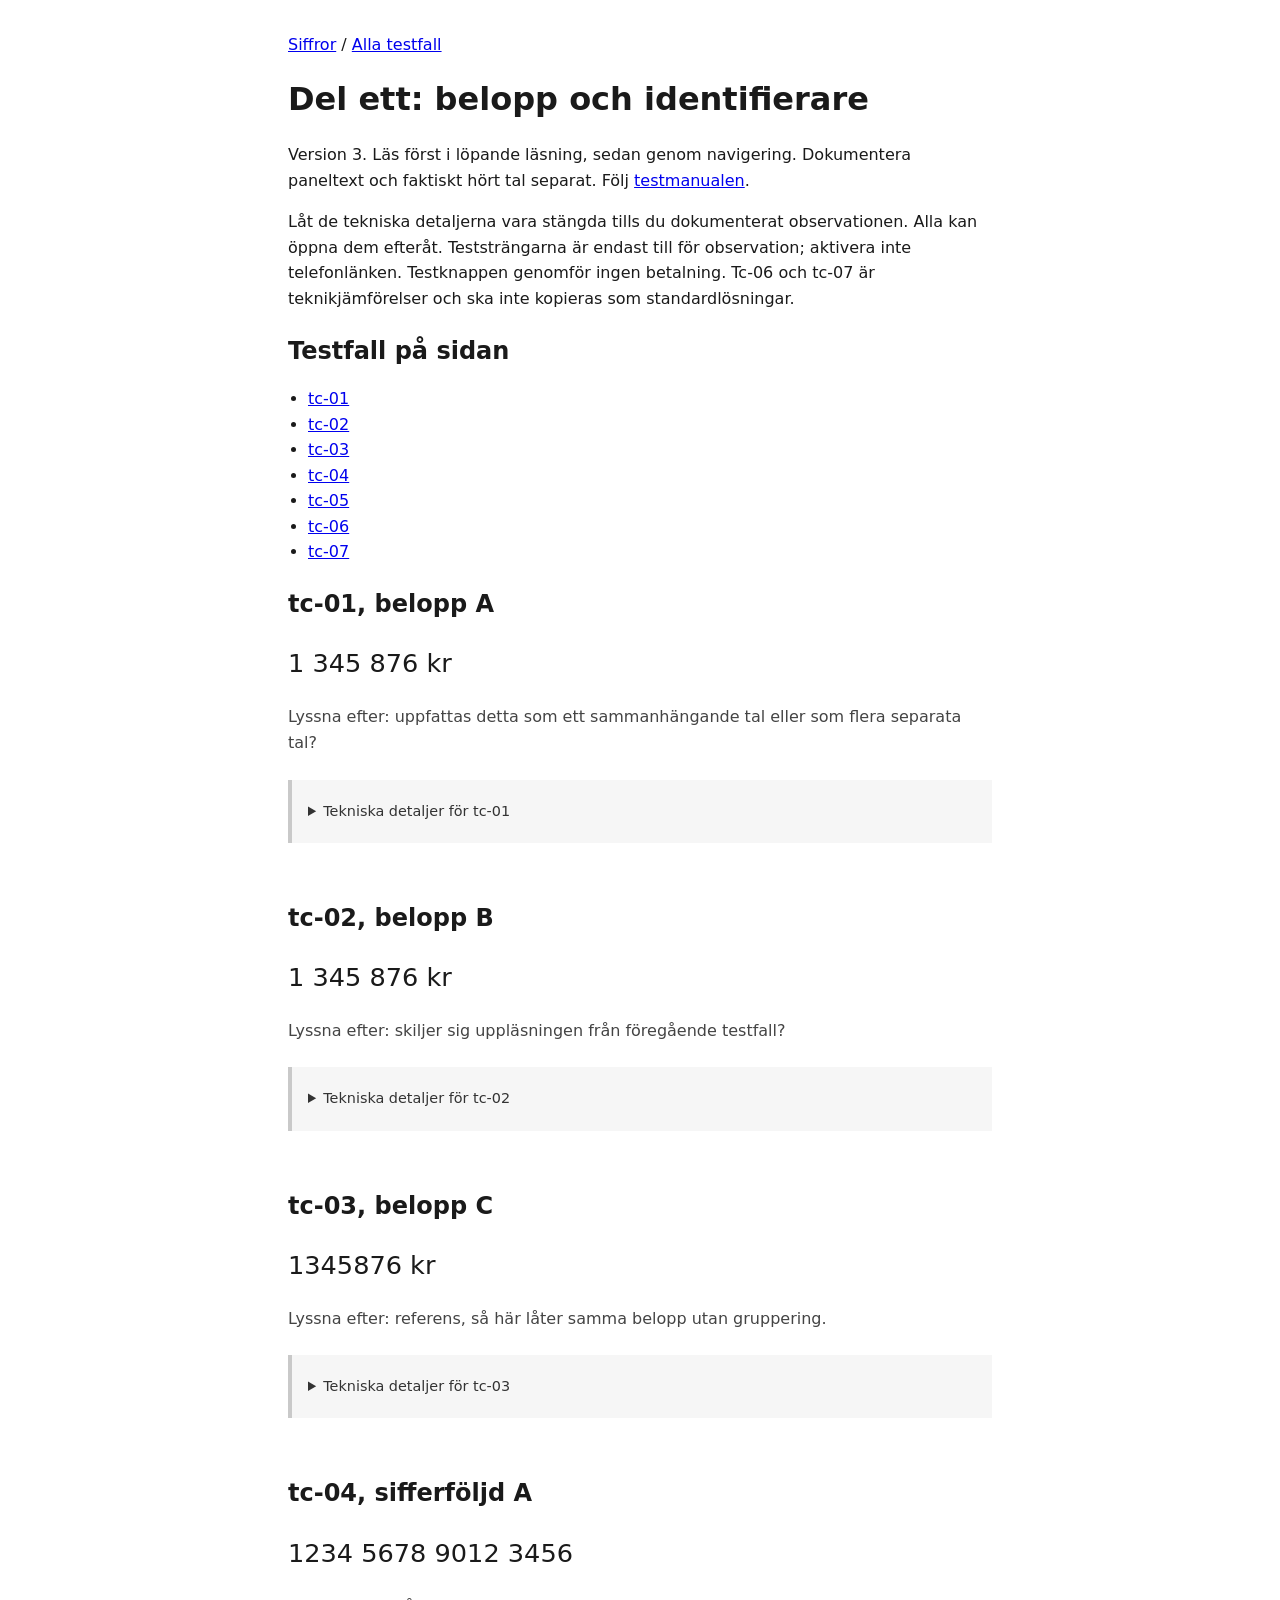
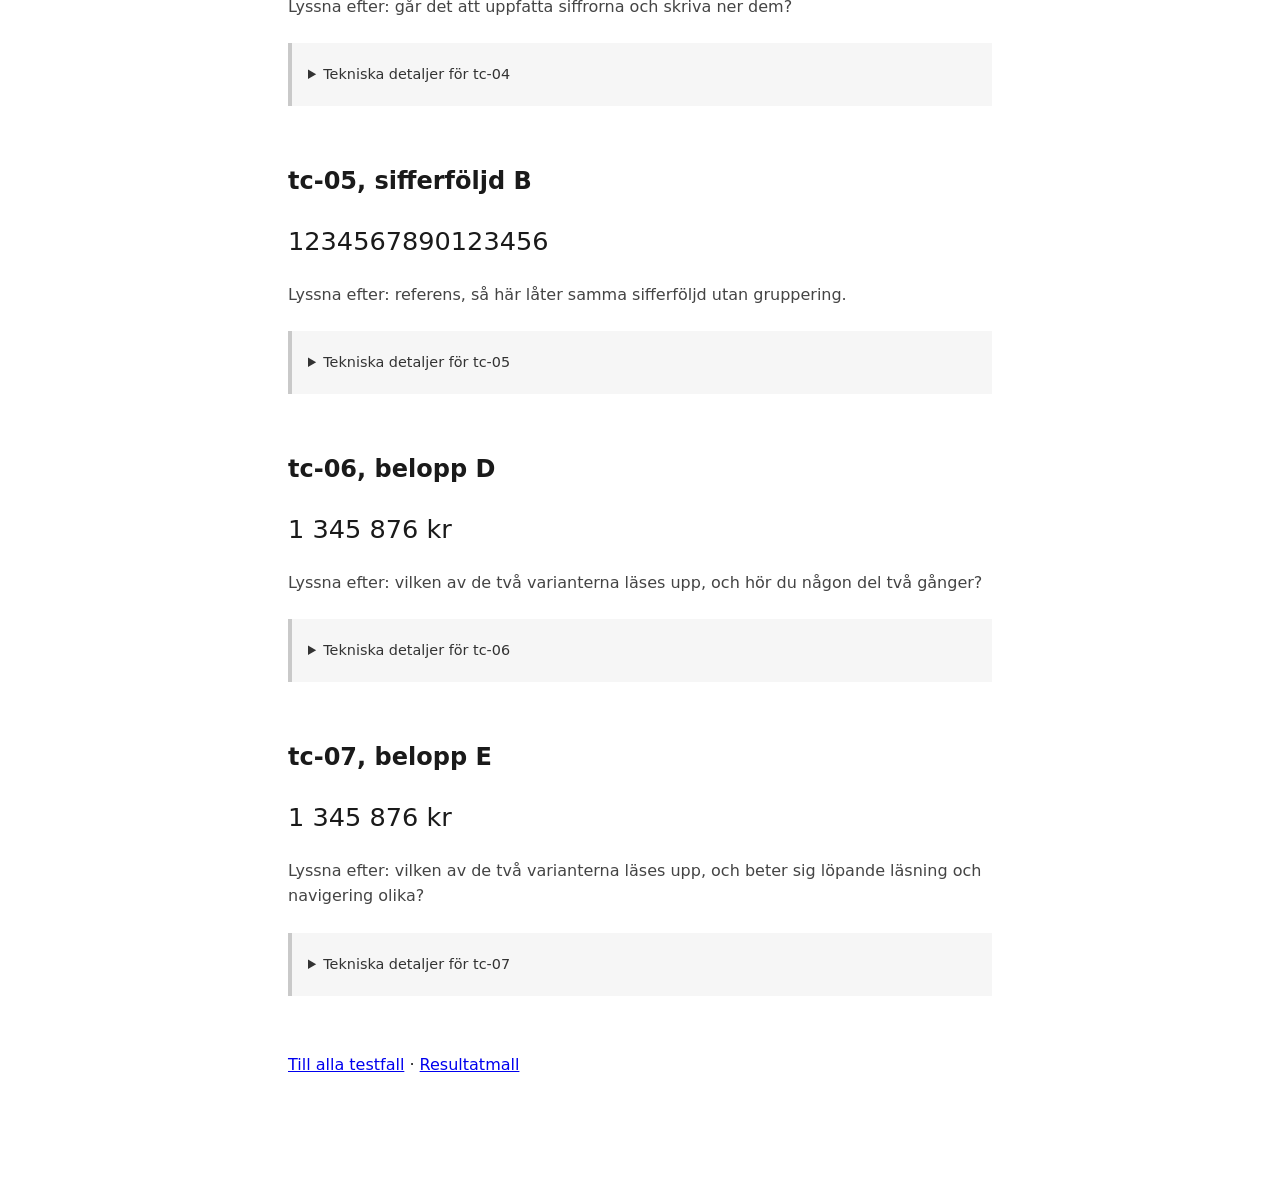
==== docs/testfall/index.html @ 6a080b0b "Add fact-checked guidance for testers and developers with static Pages site Preserve all 21 original" ====
<!doctype html>
<html lang="sv"><head><meta charset="utf-8"><meta name="viewport" content="width=device-width, initial-scale=1"><title>Del ett: belopp och identifierare | Siffror</title><style>
  body {
    max-width: 44rem;
    margin: 2rem auto;
    padding: 0 1rem 4rem;
    font-family: system-ui, -apple-system, "Segoe UI", sans-serif;
    line-height: 1.6;
    color: #1a1a1a;
    background: #fff;
  }
  section { margin: 0 0 3.5rem; }
  h1 { line-height: 1.3; }
  h2 { margin-bottom: 0.25rem; }
  .teststrang { font-size: 1.6rem; margin: 1.25rem 0; }
  .lyssna { color: #444; }
  nav ul { padding-left: 1.25rem; }
  .visually-hidden {
    position: absolute;
    width: 1px;
    height: 1px;
    margin: -1px;
    padding: 0;
    overflow: hidden;
    clip: rect(0 0 0 0);
    clip-path: inset(50%);
    white-space: nowrap;
    border: 0;
  }
  .teknik {
    margin: 1.5rem 0 0;
    padding: 0.75rem 1rem;
    border-left: 4px solid #c9c9c9;
    background: #f6f6f6;
    font-size: 0.9rem;
    color: #333;
  }
  .teknik-rubrik {
    margin: 0 0 0.5rem;
    font-weight: 600;
    text-transform: none;
    color: #555;
  }
  .teknik pre {
    margin: 0 0 0.75rem;
    padding: 0.5rem 0.75rem;
    background: #fff;
    border: 1px solid #ddd;
    overflow-x: auto;
    font-size: 0.85rem;
    line-height: 1.5;
  }
  .teknik dl { margin: 0; }
  .teknik dt { font-weight: 600; margin-top: 0.5rem; }
  .teknik dd { margin: 0 0 0 0; }
  .teknik table { border-collapse: collapse; margin-top: 0.5rem; }
  .teknik th, .teknik td {
    text-align: left;
    vertical-align: top;
    padding: 0.25rem 0.75rem 0.25rem 0;
    border-bottom: 1px solid #e0e0e0;
  }

:focus-visible { outline: 3px solid #774200; outline-offset: 4px; }
summary { cursor: pointer; padding: .5rem 0; }
pre { white-space: pre-wrap; overflow-wrap: anywhere; }
.teststrang { font-size: clamp(1.1rem, 4vw, 1.6rem); }
.skip { position: absolute; top: -6rem; } .skip:focus { top: 0; background: white; }
</style></head>
<body><a class="skip" href="#main">Hoppa till testfallen</a>
<header><p><a href="../index.html">Siffror</a> / <a href="../testfall.html">Alla testfall</a></p></header>
<main id="main"><h1>Del ett: belopp och identifierare</h1>
<p>Version 3. Läs först i löpande läsning, sedan genom navigering. Dokumentera paneltext och faktiskt hört tal separat. Följ <a href="../testmanual.html">testmanualen</a>.</p>
<p>Låt de tekniska detaljerna vara stängda tills du dokumenterat observationen. Alla kan öppna dem efteråt. Teststrängarna är endast till för observation; aktivera inte telefonlänken. Testknappen genomför ingen betalning. Tc-06 och tc-07 är teknikjämförelser och ska inte kopieras som standardlösningar.</p>
<nav><h2>Testfall på sidan</h2><ul><li><a href="#tc-01">tc-01</a></li><li><a href="#tc-02">tc-02</a></li><li><a href="#tc-03">tc-03</a></li><li><a href="#tc-04">tc-04</a></li><li><a href="#tc-05">tc-05</a></li><li><a href="#tc-06">tc-06</a></li><li><a href="#tc-07">tc-07</a></li></ul></nav>
<section id="tc-01">
<h2>tc-01, belopp A</h2>
  <!-- Separator: U+00A0, hårt mellanslag, skrivet som &#160;. Får inte bytas mot vanligt blanksteg. -->
  <p class="teststrang" data-tc="tc-01">1&#160;345&#160;876&#160;kr</p>
  <p class="lyssna">Lyssna efter: uppfattas detta som ett sammanhängande tal eller som flera separata tal?</p>
<details class="teknik"><summary>Tekniska detaljer för tc-01</summary><p>Jämför värde eller sifferföljd, enhet och sammanhang. Bedöm enligt vägledningen; något visst uttal är inte förutbestämt.</p><pre><code>&lt;p class=&quot;teststrang&quot; data-tc=&quot;tc-01&quot;&gt;1&amp;#160;345&amp;#160;876&amp;#160;kr&lt;/p&gt;</code></pre></details>
</section><section id="tc-02">
<h2>tc-02, belopp B</h2>
  <!-- Separator: U+0020, vanligt blanksteg. Får inte bytas mot &#160;. -->
  <p class="teststrang" data-tc="tc-02">1 345 876 kr</p>
  <p class="lyssna">Lyssna efter: skiljer sig uppläsningen från föregående testfall?</p>
<details class="teknik"><summary>Tekniska detaljer för tc-02</summary><p>Jämför värde eller sifferföljd, enhet och sammanhang. Bedöm enligt vägledningen; något visst uttal är inte förutbestämt.</p><pre><code>&lt;p class=&quot;teststrang&quot; data-tc=&quot;tc-02&quot;&gt;1 345 876 kr&lt;/p&gt;</code></pre></details>
</section><section id="tc-03">
<h2>tc-03, belopp C</h2>
  <!-- Ingen gruppering. Enda blanksteget är U+0020 före enheten. -->
  <p class="teststrang" data-tc="tc-03">1345876 kr</p>
  <p class="lyssna">Lyssna efter: referens, så här låter samma belopp utan gruppering.</p>
<details class="teknik"><summary>Tekniska detaljer för tc-03</summary><p>Jämför värde eller sifferföljd, enhet och sammanhang. Bedöm enligt vägledningen; något visst uttal är inte förutbestämt.</p><pre><code>&lt;p class=&quot;teststrang&quot; data-tc=&quot;tc-03&quot;&gt;1345876 kr&lt;/p&gt;</code></pre></details>
</section><section id="tc-04">
<h2>tc-04, sifferföljd A</h2>
  <!-- Separator: U+0020, vanligt blanksteg. -->
  <p class="teststrang" data-tc="tc-04">1234 5678 9012 3456</p>
  <p class="lyssna">Lyssna efter: går det att uppfatta siffrorna och skriva ner dem?</p>
<details class="teknik"><summary>Tekniska detaljer för tc-04</summary><p>Jämför värde eller sifferföljd, enhet och sammanhang. Bedöm enligt vägledningen; något visst uttal är inte förutbestämt.</p><pre><code>&lt;p class=&quot;teststrang&quot; data-tc=&quot;tc-04&quot;&gt;1234 5678 9012 3456&lt;/p&gt;</code></pre></details>
</section><section id="tc-05">
<h2>tc-05, sifferföljd B</h2>
  <!-- Ingen separator alls. -->
  <p class="teststrang" data-tc="tc-05">1234567890123456</p>
  <p class="lyssna">Lyssna efter: referens, så här låter samma sifferföljd utan gruppering.</p>
<details class="teknik"><summary>Tekniska detaljer för tc-05</summary><p>Jämför värde eller sifferföljd, enhet och sammanhang. Bedöm enligt vägledningen; något visst uttal är inte förutbestämt.</p><pre><code>&lt;p class=&quot;teststrang&quot; data-tc=&quot;tc-05&quot;&gt;1234567890123456&lt;/p&gt;</code></pre></details>
</section><section id="tc-06">
<h2>tc-06, belopp D</h2>
  <!-- Synlig del: U+00A0. Dold del: ingen gruppering, U+0020 före enheten. -->
  <p class="teststrang" data-tc="tc-06"><span aria-hidden="true">1&#160;345&#160;876&#160;kr</span><span class="visually-hidden">1345876 kr</span></p>
  <p class="lyssna">Lyssna efter: vilken av de två varianterna läses upp, och hör du någon del två gånger?</p>
<details class="teknik"><summary>Tekniska detaljer för tc-06</summary><p>Mekanismjämförelse med två textrepresentationer. Inte rekommenderad standardlösning. Identiskt uttal bevisar inte ensamt vilken nod som lästes.</p><pre><code>&lt;p class=&quot;teststrang&quot; data-tc=&quot;tc-06&quot;&gt;&lt;span aria-hidden=&quot;true&quot;&gt;1&amp;#160;345&amp;#160;876&amp;#160;kr&lt;/span&gt;&lt;span class=&quot;visually-hidden&quot;&gt;1345876 kr&lt;/span&gt;&lt;/p&gt;</code></pre></details>
</section><section id="tc-07">
<h2>tc-07, belopp E</h2>
  <!-- Synlig text: U+00A0. Attributvärdet: ingen gruppering, U+0020 före enheten. -->
  <p class="teststrang" data-tc="tc-07"><span aria-label="1345876 kr">1&#160;345&#160;876&#160;kr</span></p>
  <p class="lyssna">Lyssna efter: vilken av de två varianterna läses upp, och beter sig löpande läsning och navigering olika?</p>
<details class="teknik"><summary>Tekniska detaljer för tc-07</summary><p>Avsiktligt felaktig ARIA-användning: aria-label får inte namnge ett vanligt span. Uppläsningen är en observation, aldrig en godkänd implementationsmall.</p><pre><code>&lt;p class=&quot;teststrang&quot; data-tc=&quot;tc-07&quot;&gt;&lt;span aria-label=&quot;1345876 kr&quot;&gt;1&amp;#160;345&amp;#160;876&amp;#160;kr&lt;/span&gt;&lt;/p&gt;</code></pre></details>
</section>
</main><footer><p><a href="../testfall.html">Till alla testfall</a> · <a href="../resultatmall.html">Resultatmall</a></p></footer></body></html>
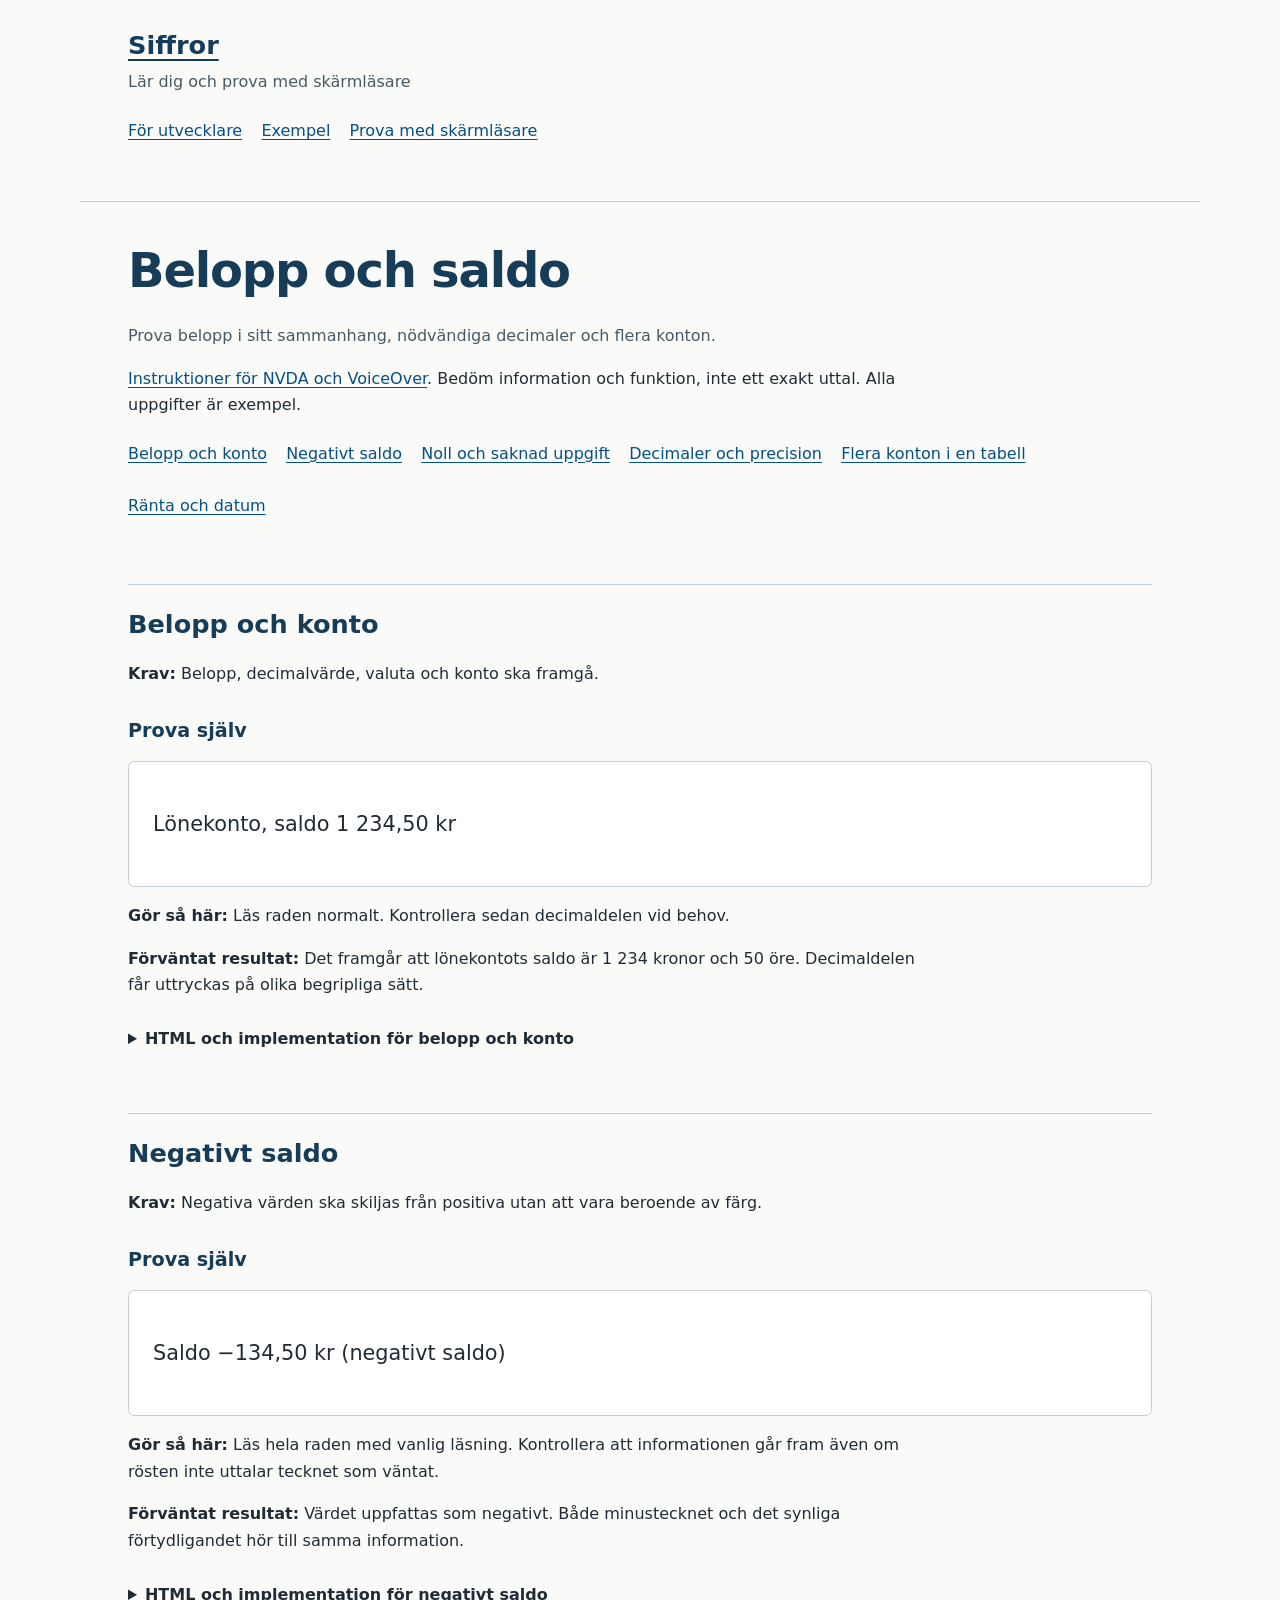
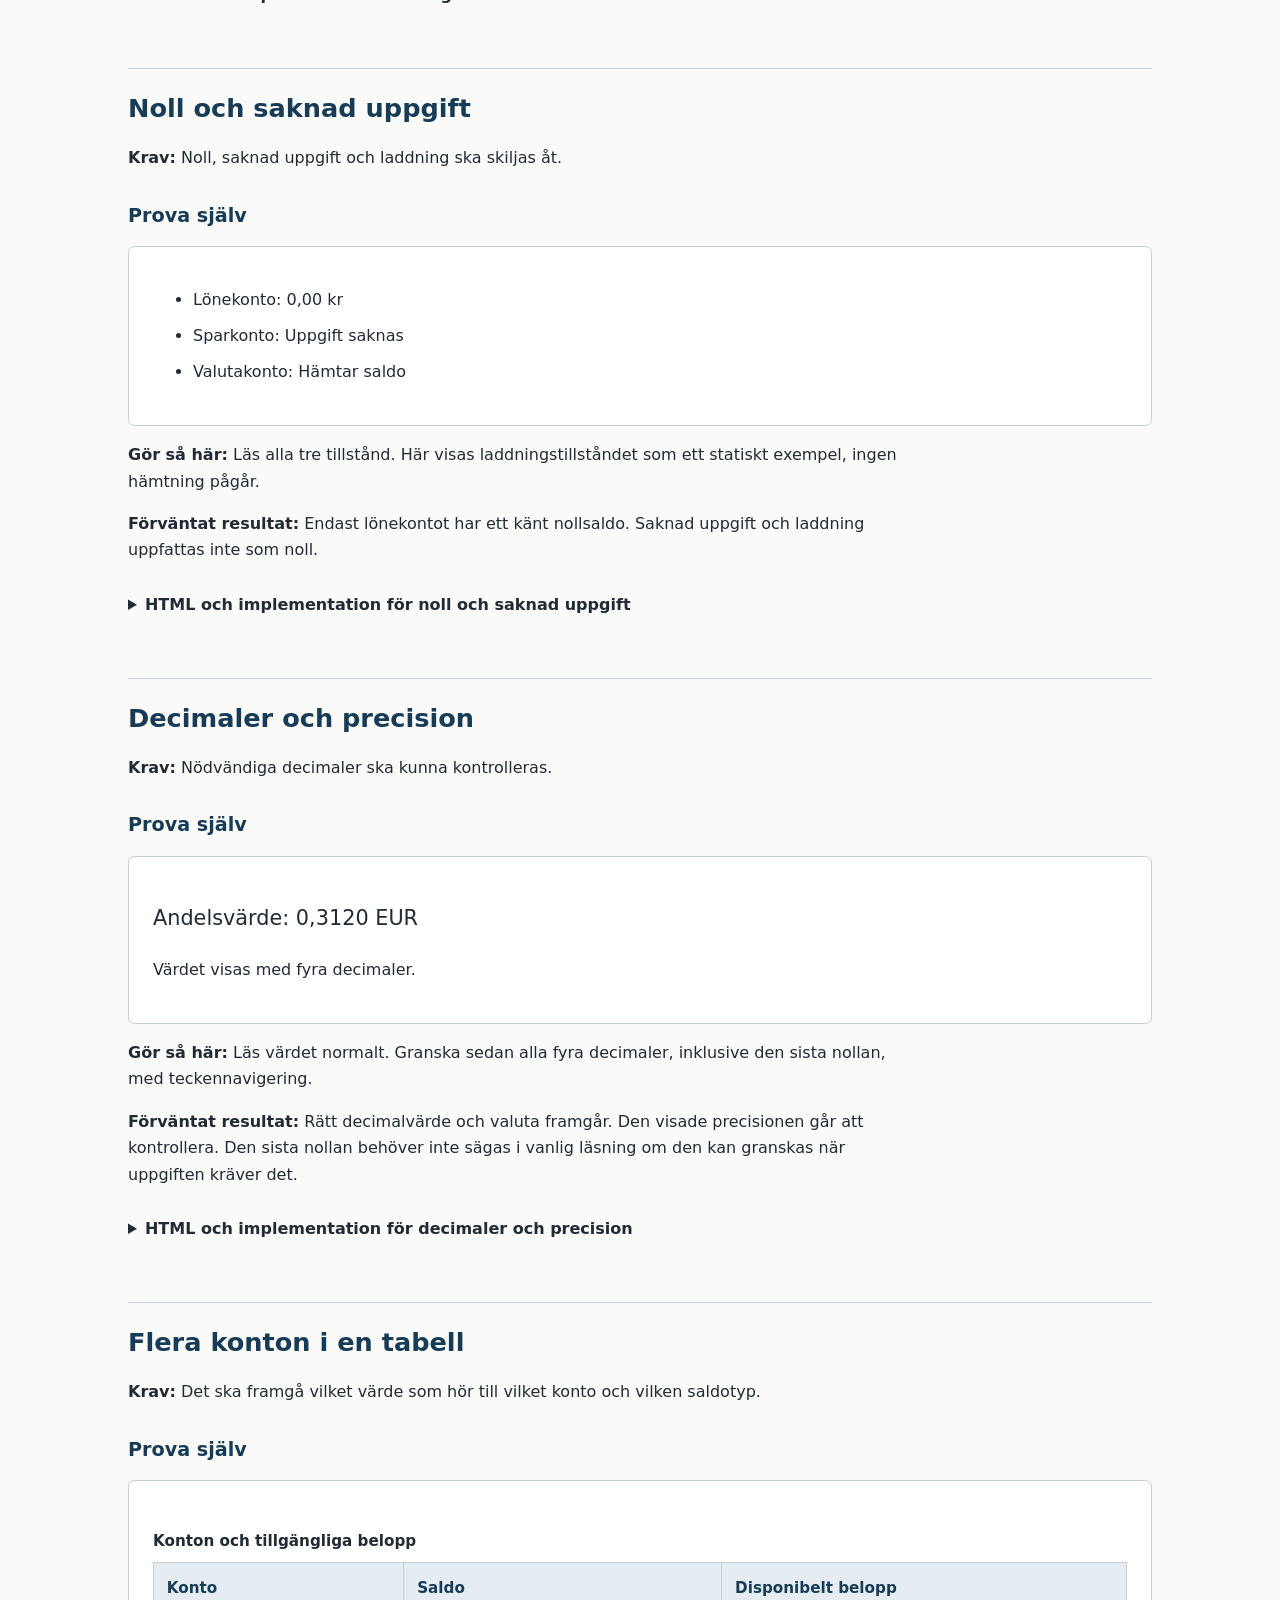
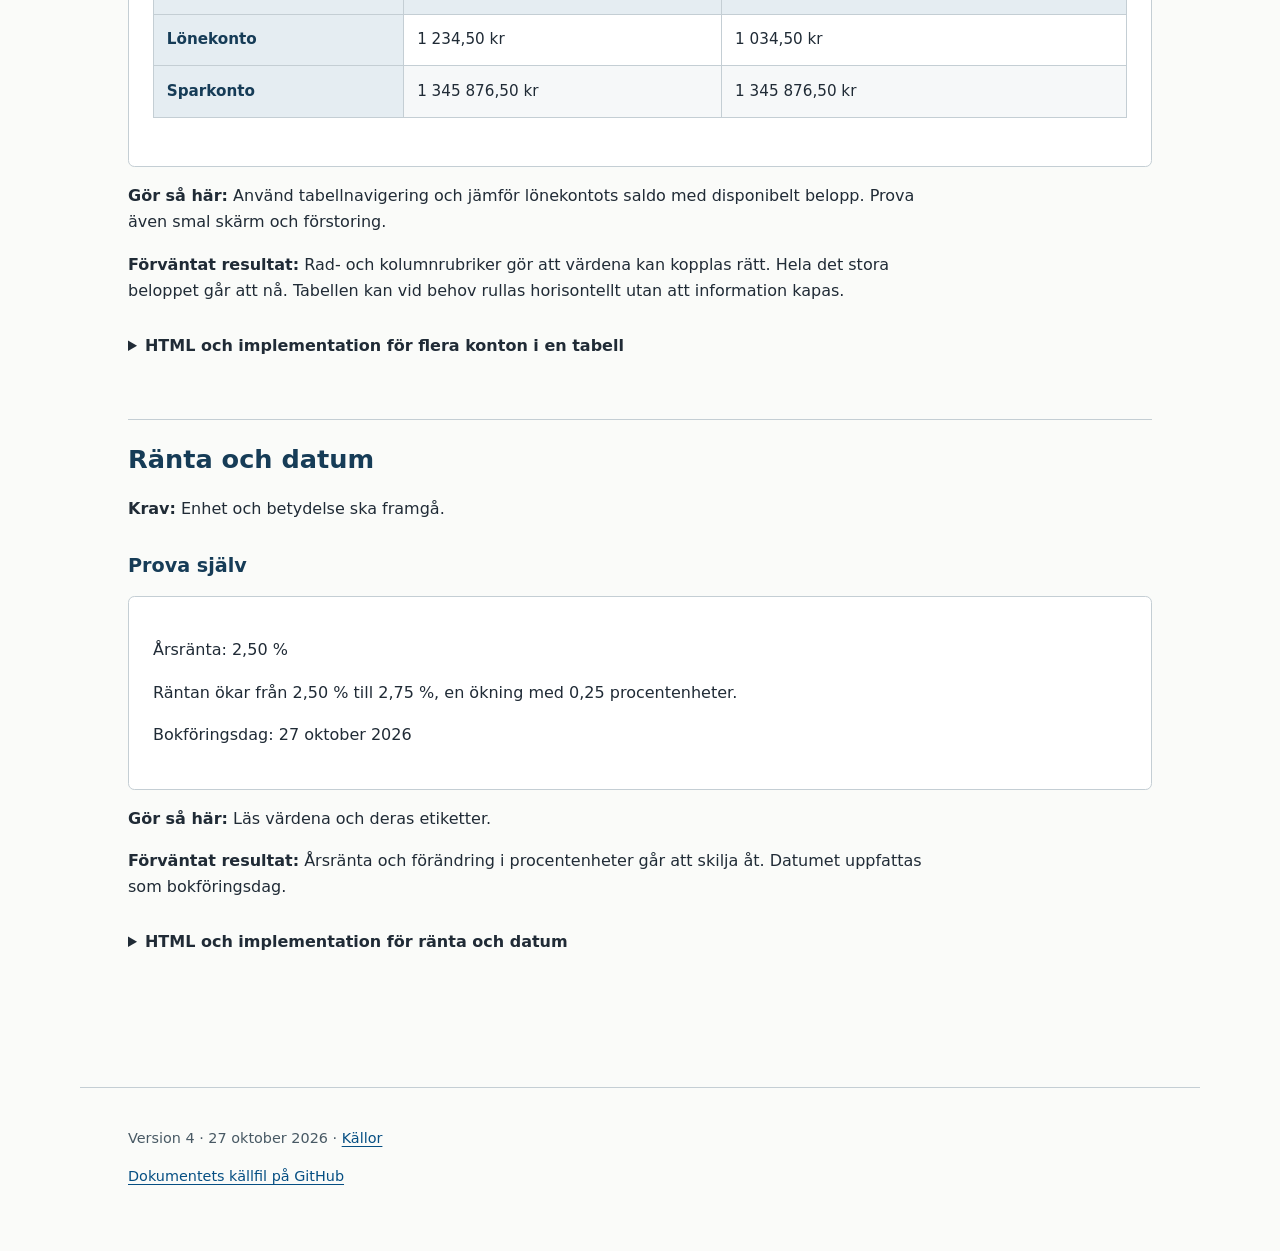
==== commit 1d69fe9a: "Gör webbplatsen till en fördjupning av Confluence-guiden Ersätt äldre undersökningsfall och resultat" ====
--- a/docs/testfall/index.html
+++ b/docs/testfall/index.html
@@ -1,119 +1,53 @@
 <!doctype html>
-<html lang="sv"><head><meta charset="utf-8"><meta name="viewport" content="width=device-width, initial-scale=1"><title>Del ett: belopp och identifierare | Siffror</title><style>
-  body {
-    max-width: 44rem;
-    margin: 2rem auto;
-    padding: 0 1rem 4rem;
-    font-family: system-ui, -apple-system, "Segoe UI", sans-serif;
-    line-height: 1.6;
-    color: #1a1a1a;
-    background: #fff;
-  }
-  section { margin: 0 0 3.5rem; }
-  h1 { line-height: 1.3; }
-  h2 { margin-bottom: 0.25rem; }
-  .teststrang { font-size: 1.6rem; margin: 1.25rem 0; }
-  .lyssna { color: #444; }
-  nav ul { padding-left: 1.25rem; }
-  .visually-hidden {
-    position: absolute;
-    width: 1px;
-    height: 1px;
-    margin: -1px;
-    padding: 0;
-    overflow: hidden;
-    clip: rect(0 0 0 0);
-    clip-path: inset(50%);
-    white-space: nowrap;
-    border: 0;
-  }
-  .teknik {
-    margin: 1.5rem 0 0;
-    padding: 0.75rem 1rem;
-    border-left: 4px solid #c9c9c9;
-    background: #f6f6f6;
-    font-size: 0.9rem;
-    color: #333;
-  }
-  .teknik-rubrik {
-    margin: 0 0 0.5rem;
-    font-weight: 600;
-    text-transform: none;
-    color: #555;
-  }
-  .teknik pre {
-    margin: 0 0 0.75rem;
-    padding: 0.5rem 0.75rem;
-    background: #fff;
-    border: 1px solid #ddd;
-    overflow-x: auto;
-    font-size: 0.85rem;
-    line-height: 1.5;
-  }
-  .teknik dl { margin: 0; }
-  .teknik dt { font-weight: 600; margin-top: 0.5rem; }
-  .teknik dd { margin: 0 0 0 0; }
-  .teknik table { border-collapse: collapse; margin-top: 0.5rem; }
-  .teknik th, .teknik td {
-    text-align: left;
-    vertical-align: top;
-    padding: 0.25rem 0.75rem 0.25rem 0;
-    border-bottom: 1px solid #e0e0e0;
-  }
+<html lang="sv">
+<head>
+<meta charset="utf-8">
+<meta name="viewport" content="width=device-width, initial-scale=1">
+<title>Belopp och saldo · Siffror</title>
+<link rel="stylesheet" href="../style.css">
+</head>
+<body>
+<a class="skip" href="#main">Hoppa till innehållet</a>
+<header><a class="brand" href="../index.html">Siffror</a><p>Lär dig och prova med skärmläsare</p>
+<nav aria-label="Huvudmeny"><ul>
+<li><a href="../vagledning.html">För utvecklare</a></li>
+<li><a href="../testfall.html">Exempel</a></li>
+<li><a href="../testmanual.html">Prova med skärmläsare</a></li>
 
-:focus-visible { outline: 3px solid #774200; outline-offset: 4px; }
-summary { cursor: pointer; padding: .5rem 0; }
-pre { white-space: pre-wrap; overflow-wrap: anywhere; }
-.teststrang { font-size: clamp(1.1rem, 4vw, 1.6rem); }
-.skip { position: absolute; top: -6rem; } .skip:focus { top: 0; background: white; }
-</style></head>
-<body><a class="skip" href="#main">Hoppa till testfallen</a>
-<header><p><a href="../index.html">Siffror</a> / <a href="../testfall.html">Alla testfall</a></p></header>
-<main id="main"><h1>Del ett: belopp och identifierare</h1>
-<p>Version 3. Läs först i löpande läsning, sedan genom navigering. Dokumentera paneltext och faktiskt hört tal separat. Följ <a href="../testmanual.html">testmanualen</a>.</p>
-<p>Låt de tekniska detaljerna vara stängda tills du dokumenterat observationen. Alla kan öppna dem efteråt. Teststrängarna är endast till för observation; aktivera inte telefonlänken. Testknappen genomför ingen betalning. Tc-06 och tc-07 är teknikjämförelser och ska inte kopieras som standardlösningar.</p>
-<nav><h2>Testfall på sidan</h2><ul><li><a href="#tc-01">tc-01</a></li><li><a href="#tc-02">tc-02</a></li><li><a href="#tc-03">tc-03</a></li><li><a href="#tc-04">tc-04</a></li><li><a href="#tc-05">tc-05</a></li><li><a href="#tc-06">tc-06</a></li><li><a href="#tc-07">tc-07</a></li></ul></nav>
-<section id="tc-01">
-<h2>tc-01, belopp A</h2>
-  <!-- Separator: U+00A0, hårt mellanslag, skrivet som &#160;. Får inte bytas mot vanligt blanksteg. -->
-  <p class="teststrang" data-tc="tc-01">1&#160;345&#160;876&#160;kr</p>
-  <p class="lyssna">Lyssna efter: uppfattas detta som ett sammanhängande tal eller som flera separata tal?</p>
-<details class="teknik"><summary>Tekniska detaljer för tc-01</summary><p>Jämför värde eller sifferföljd, enhet och sammanhang. Bedöm enligt vägledningen; något visst uttal är inte förutbestämt.</p><pre><code>&lt;p class=&quot;teststrang&quot; data-tc=&quot;tc-01&quot;&gt;1&amp;#160;345&amp;#160;876&amp;#160;kr&lt;/p&gt;</code></pre></details>
-</section><section id="tc-02">
-<h2>tc-02, belopp B</h2>
-  <!-- Separator: U+0020, vanligt blanksteg. Får inte bytas mot &#160;. -->
-  <p class="teststrang" data-tc="tc-02">1 345 876 kr</p>
-  <p class="lyssna">Lyssna efter: skiljer sig uppläsningen från föregående testfall?</p>
-<details class="teknik"><summary>Tekniska detaljer för tc-02</summary><p>Jämför värde eller sifferföljd, enhet och sammanhang. Bedöm enligt vägledningen; något visst uttal är inte förutbestämt.</p><pre><code>&lt;p class=&quot;teststrang&quot; data-tc=&quot;tc-02&quot;&gt;1 345 876 kr&lt;/p&gt;</code></pre></details>
-</section><section id="tc-03">
-<h2>tc-03, belopp C</h2>
-  <!-- Ingen gruppering. Enda blanksteget är U+0020 före enheten. -->
-  <p class="teststrang" data-tc="tc-03">1345876 kr</p>
-  <p class="lyssna">Lyssna efter: referens, så här låter samma belopp utan gruppering.</p>
-<details class="teknik"><summary>Tekniska detaljer för tc-03</summary><p>Jämför värde eller sifferföljd, enhet och sammanhang. Bedöm enligt vägledningen; något visst uttal är inte förutbestämt.</p><pre><code>&lt;p class=&quot;teststrang&quot; data-tc=&quot;tc-03&quot;&gt;1345876 kr&lt;/p&gt;</code></pre></details>
-</section><section id="tc-04">
-<h2>tc-04, sifferföljd A</h2>
-  <!-- Separator: U+0020, vanligt blanksteg. -->
-  <p class="teststrang" data-tc="tc-04">1234 5678 9012 3456</p>
-  <p class="lyssna">Lyssna efter: går det att uppfatta siffrorna och skriva ner dem?</p>
-<details class="teknik"><summary>Tekniska detaljer för tc-04</summary><p>Jämför värde eller sifferföljd, enhet och sammanhang. Bedöm enligt vägledningen; något visst uttal är inte förutbestämt.</p><pre><code>&lt;p class=&quot;teststrang&quot; data-tc=&quot;tc-04&quot;&gt;1234 5678 9012 3456&lt;/p&gt;</code></pre></details>
-</section><section id="tc-05">
-<h2>tc-05, sifferföljd B</h2>
-  <!-- Ingen separator alls. -->
-  <p class="teststrang" data-tc="tc-05">1234567890123456</p>
-  <p class="lyssna">Lyssna efter: referens, så här låter samma sifferföljd utan gruppering.</p>
-<details class="teknik"><summary>Tekniska detaljer för tc-05</summary><p>Jämför värde eller sifferföljd, enhet och sammanhang. Bedöm enligt vägledningen; något visst uttal är inte förutbestämt.</p><pre><code>&lt;p class=&quot;teststrang&quot; data-tc=&quot;tc-05&quot;&gt;1234567890123456&lt;/p&gt;</code></pre></details>
-</section><section id="tc-06">
-<h2>tc-06, belopp D</h2>
-  <!-- Synlig del: U+00A0. Dold del: ingen gruppering, U+0020 före enheten. -->
-  <p class="teststrang" data-tc="tc-06"><span aria-hidden="true">1&#160;345&#160;876&#160;kr</span><span class="visually-hidden">1345876 kr</span></p>
-  <p class="lyssna">Lyssna efter: vilken av de två varianterna läses upp, och hör du någon del två gånger?</p>
-<details class="teknik"><summary>Tekniska detaljer för tc-06</summary><p>Mekanismjämförelse med två textrepresentationer. Inte rekommenderad standardlösning. Identiskt uttal bevisar inte ensamt vilken nod som lästes.</p><pre><code>&lt;p class=&quot;teststrang&quot; data-tc=&quot;tc-06&quot;&gt;&lt;span aria-hidden=&quot;true&quot;&gt;1&amp;#160;345&amp;#160;876&amp;#160;kr&lt;/span&gt;&lt;span class=&quot;visually-hidden&quot;&gt;1345876 kr&lt;/span&gt;&lt;/p&gt;</code></pre></details>
-</section><section id="tc-07">
-<h2>tc-07, belopp E</h2>
-  <!-- Synlig text: U+00A0. Attributvärdet: ingen gruppering, U+0020 före enheten. -->
-  <p class="teststrang" data-tc="tc-07"><span aria-label="1345876 kr">1&#160;345&#160;876&#160;kr</span></p>
-  <p class="lyssna">Lyssna efter: vilken av de två varianterna läses upp, och beter sig löpande läsning och navigering olika?</p>
-<details class="teknik"><summary>Tekniska detaljer för tc-07</summary><p>Avsiktligt felaktig ARIA-användning: aria-label får inte namnge ett vanligt span. Uppläsningen är en observation, aldrig en godkänd implementationsmall.</p><pre><code>&lt;p class=&quot;teststrang&quot; data-tc=&quot;tc-07&quot;&gt;&lt;span aria-label=&quot;1345876 kr&quot;&gt;1&amp;#160;345&amp;#160;876&amp;#160;kr&lt;/span&gt;&lt;/p&gt;</code></pre></details>
-</section>
-</main><footer><p><a href="../testfall.html">Till alla testfall</a> · <a href="../resultatmall.html">Resultatmall</a></p></footer></body></html>+</ul></nav></header>
+<main id="main" tabindex="-1"><h1>Belopp och saldo</h1><p>Prova belopp i sitt sammanhang, nödvändiga decimaler och flera konton.</p><p><a href="../testmanual.html">Instruktioner för NVDA och VoiceOver</a>. Bedöm information och funktion, inte ett exakt uttal. Alla uppgifter är exempel.</p><nav aria-label="Exempel på sidan"><ul><li><a href="#belopp">Belopp och konto</a></li><li><a href="#minus">Negativt saldo</a></li><li><a href="#tillstand">Noll och saknad uppgift</a></li><li><a href="#precision">Decimaler och precision</a></li><li><a href="#konton">Flera konton i en tabell</a></li><li><a href="#betydelse">Ränta och datum</a></li></ul></nav><section id="belopp"><h2>Belopp och konto</h2><p><strong>Krav:</strong> Belopp, decimalvärde, valuta och konto ska framgå.</p>
+<h3>Prova själv</h3><div class="demo"><p class="value">Lönekonto, saldo 1 234,50 kr</p></div>
+<p><strong>Gör så här:</strong> Läs raden normalt. Kontrollera sedan decimaldelen vid behov.</p><p><strong>Förväntat resultat:</strong> Det framgår att lönekontots saldo är 1 234 kronor och 50 öre. Decimaldelen får uttryckas på olika begripliga sätt.</p>
+<details><summary>HTML och implementation för belopp och konto</summary><pre><code>&lt;p&gt;Lönekonto, saldo 1 234,50 kr&lt;/p&gt;</code></pre></details></section><section id="minus"><h2>Negativt saldo</h2><p><strong>Krav:</strong> Negativa värden ska skiljas från positiva utan att vara beroende av färg.</p>
+<h3>Prova själv</h3><div class="demo"><p class="value">Saldo −134,50 kr (negativt saldo)</p></div>
+<p><strong>Gör så här:</strong> Läs hela raden med vanlig läsning. Kontrollera att informationen går fram även om rösten inte uttalar tecknet som väntat.</p><p><strong>Förväntat resultat:</strong> Värdet uppfattas som negativt. Både minustecknet och det synliga förtydligandet hör till samma information.</p>
+<details><summary>HTML och implementation för negativt saldo</summary><pre><code>&lt;p&gt;Saldo −134,50 kr (negativt saldo)&lt;/p&gt;</code></pre><p>Minustecknet är U+2212. Det synliga förtydligandet hjälper alla och är ingen separat uttalsversion.</p></details></section><section id="tillstand"><h2>Noll och saknad uppgift</h2><p><strong>Krav:</strong> Noll, saknad uppgift och laddning ska skiljas åt.</p>
+<h3>Prova själv</h3><div class="demo"><ul><li>Lönekonto: 0,00 kr</li><li>Sparkonto: Uppgift saknas</li><li>Valutakonto: Hämtar saldo</li></ul></div>
+<p><strong>Gör så här:</strong> Läs alla tre tillstånd. Här visas laddningstillståndet som ett statiskt exempel, ingen hämtning pågår.</p><p><strong>Förväntat resultat:</strong> Endast lönekontot har ett känt nollsaldo. Saknad uppgift och laddning uppfattas inte som noll.</p>
+<details><summary>HTML och implementation för noll och saknad uppgift</summary><pre><code>&lt;p&gt;Lönekonto: 0,00 kr&lt;/p&gt;
+&lt;p&gt;Sparkonto: Uppgift saknas&lt;/p&gt;
+&lt;p&gt;Valutakonto: Hämtar saldo&lt;/p&gt;</code></pre></details></section><section id="precision"><h2>Decimaler och precision</h2><p><strong>Krav:</strong> Nödvändiga decimaler ska kunna kontrolleras.</p>
+<h3>Prova själv</h3><div class="demo"><p class="value">Andelsvärde: 0,3120 EUR</p><p>Värdet visas med fyra decimaler.</p></div>
+<p><strong>Gör så här:</strong> Läs värdet normalt. Granska sedan alla fyra decimaler, inklusive den sista nollan, med teckennavigering.</p><p><strong>Förväntat resultat:</strong> Rätt decimalvärde och valuta framgår. Den visade precisionen går att kontrollera. Den sista nollan behöver inte sägas i vanlig läsning om den kan granskas när uppgiften kräver det.</p>
+<details><summary>HTML och implementation för decimaler och precision</summary><pre><code>&lt;p&gt;Andelsvärde: 0,3120 EUR&lt;/p&gt;
+&lt;p&gt;Värdet visas med fyra decimaler.&lt;/p&gt;</code></pre></details></section><section id="konton"><h2>Flera konton i en tabell</h2><p><strong>Krav:</strong> Det ska framgå vilket värde som hör till vilket konto och vilken saldotyp.</p>
+<h3>Prova själv</h3><div class="demo"><div class="table-scroll" role="region" aria-label="Konton och saldo" tabindex="0"><table><caption>Konton och tillgängliga belopp</caption><thead><tr><th scope="col">Konto</th><th scope="col">Saldo</th><th scope="col">Disponibelt belopp</th></tr></thead><tbody><tr><th scope="row">Lönekonto</th><td>1 234,50 kr</td><td>1 034,50 kr</td></tr><tr><th scope="row">Sparkonto</th><td>1 345 876,50 kr</td><td>1 345 876,50 kr</td></tr></tbody></table></div></div>
+<p><strong>Gör så här:</strong> Använd tabellnavigering och jämför lönekontots saldo med disponibelt belopp. Prova även smal skärm och förstoring.</p><p><strong>Förväntat resultat:</strong> Rad- och kolumnrubriker gör att värdena kan kopplas rätt. Hela det stora beloppet går att nå. Tabellen kan vid behov rullas horisontellt utan att information kapas.</p>
+<details><summary>HTML och implementation för flera konton i en tabell</summary><pre><code>&lt;table&gt;
+  &lt;caption&gt;Konton och tillgängliga belopp&lt;/caption&gt;
+  &lt;thead&gt;&lt;tr&gt;&lt;th scope=&quot;col&quot;&gt;Konto&lt;/th&gt;&lt;th scope=&quot;col&quot;&gt;Saldo&lt;/th&gt;
+    &lt;th scope=&quot;col&quot;&gt;Disponibelt belopp&lt;/th&gt;&lt;/tr&gt;&lt;/thead&gt;
+  &lt;tbody&gt;&lt;tr&gt;&lt;th scope=&quot;row&quot;&gt;Lönekonto&lt;/th&gt;&lt;td&gt;1 234,50 kr&lt;/td&gt;
+    &lt;td&gt;1 034,50 kr&lt;/td&gt;&lt;/tr&gt;&lt;/tbody&gt;
+&lt;/table&gt;</code></pre><p>Kodutdraget visar första raden; samma struktur används för sparkontot.</p></details></section><section id="betydelse"><h2>Ränta och datum</h2><p><strong>Krav:</strong> Enhet och betydelse ska framgå.</p>
+<h3>Prova själv</h3><div class="demo"><p>Årsränta: 2,50 %</p><p>Räntan ökar från 2,50 % till 2,75 %, en ökning med 0,25 procentenheter.</p><p>Bokföringsdag: <time datetime="2026-10-27">27 oktober 2026</time></p></div>
+<p><strong>Gör så här:</strong> Läs värdena och deras etiketter.</p><p><strong>Förväntat resultat:</strong> Årsränta och förändring i procentenheter går att skilja åt. Datumet uppfattas som bokföringsdag.</p>
+<details><summary>HTML och implementation för ränta och datum</summary><pre><code>&lt;p&gt;Årsränta: 2,50 %&lt;/p&gt;
+&lt;p&gt;Räntan ökar från 2,50 % till 2,75 %,
+  en ökning med 0,25 procentenheter.&lt;/p&gt;
+&lt;p&gt;Bokföringsdag: &lt;time datetime=&quot;2026-10-27&quot;&gt;27 oktober 2026&lt;/time&gt;&lt;/p&gt;</code></pre></details></section></main>
+<footer><p>Version 4 · 27 oktober 2026 · <a href="../kallor.html">Källor</a></p>
+<p><a href="https://github.com/FagerKod/siffror/blob/main/docs/testfall/index.html">Dokumentets källfil på GitHub</a></p></footer>
+</body>
+</html>
+
--- a/docs/style.css
+++ b/docs/style.css
@@ -0,0 +1,56 @@
+:root { color-scheme: light; font-family: system-ui, -apple-system, sans-serif; color: #202b36; background: #fafbf9; line-height: 1.65; }
+* { box-sizing: border-box; }
+body { margin: 0; }
+header, main, footer { max-width: 70rem; margin-inline: auto; padding: 1.5rem clamp(1rem, 4vw, 3rem); }
+header { border-bottom: 1px solid #c4ced4; }
+header p { margin: .2rem 0 .8rem; color: #485964; }
+.brand { font-size: 1.6rem; font-weight: 800; color: #153d5b; }
+nav ul { list-style: none; padding: 0; display: flex; flex-wrap: wrap; gap: .25rem 1.2rem; }
+nav a { display: inline-block; padding-block: .4rem; }
+a { color: #064f83; text-underline-offset: .2em; }
+a:hover { text-decoration-thickness: .16em; }
+:focus-visible { outline: 3px solid #774200; outline-offset: 4px; }
+.skip { position: absolute; top: -8rem; left: 1rem; padding: .8rem; background: white; z-index: 2; }
+.skip:focus { top: 1rem; }
+h1, h2, h3 { color: #163c57; line-height: 1.2; scroll-margin-top: 1rem; }
+h1 { font-size: clamp(2rem, 5vw, 3rem); letter-spacing: -.025em; max-width: 22ch; margin: 1rem 0 1.5rem; }
+h2 { font-size: 1.6rem; margin-top: 3rem; border-top: 1px solid #c4ced4; padding-top: 1.5rem; }
+h3 { font-size: 1.2rem; margin-top: 2rem; }
+p, main > ul, main > ol { max-width: 78ch; }
+li { margin-bottom: .6rem; }
+main > p:first-of-type { color: #485964; }
+.toc { background: #edf2f5; border-left: 4px solid #28597a; padding: 1rem 1.3rem; margin: 2rem 0; }
+.toc ul { display: block; columns: 2; column-gap: 2rem; margin-bottom: 0; }
+.toc li { break-inside: avoid; margin: 0; }
+code { font-family: ui-monospace, SFMono-Regular, Consolas, monospace; font-size: .9em; background: #edf0f1; border-radius: .2rem; padding: .1em .25em; overflow-wrap: anywhere; }
+pre { white-space: pre-wrap; overflow-wrap: anywhere; background: #edf2f5; border: 1px solid #c4ced4; padding: 1.2rem; border-radius: .3rem; max-width: 100%; }
+pre code { background: none; padding: 0; }
+.table-scroll { overflow-x: auto; margin: 1.5rem 0; }
+table { border-collapse: collapse; width: 100%; background: white; font-size: .95rem; }
+th, td { padding: .8rem; border: 1px solid #c4ced4; vertical-align: top; text-align: left; overflow-wrap: anywhere; }
+th { background: #e5edf2; color: #163c57; }
+tr:nth-child(even) td { background: #f6f8f9; }
+footer { border-top: 1px solid #c4ced4; font-size: .9rem; color: #485964; margin-top: 3rem; padding-bottom: 3rem; }
+@media (max-width: 40rem) { .toc ul { columns: 1; } th, td { padding: .5rem; } table { min-width: 34rem; } }
+@media print { header, .skip, .toc, footer { display: none; } body { background: white; color: black; } main { max-width: none; padding: 0; } h1 { font-size: 24pt; } h2 { break-after: avoid; } a { color: inherit; } table { min-width: 0; font-size: 9pt; } tr, pre { break-inside: avoid; } .table-scroll { overflow: visible; } }
+
+.demo { background: #fff; border: 1px solid #c4ced4; border-radius: .4rem; padding: clamp(.75rem, 3vw, 1.5rem); margin-block: 1rem; }
+.value { font-size: 1.3rem; }
+.number, .value { overflow-wrap: anywhere; }
+label { display: block; font-weight: 650; margin-top: 1rem; }
+input, select, button { font: inherit; max-width: 100%; min-height: 44px; border: 1px solid #637786; border-radius: .25rem; padding: .5rem .75rem; color: #202b36; background: white; }
+input { width: 100%; max-width: 30rem; }
+button { cursor: pointer; margin: .75rem .5rem .25rem 0; background: #163c57; color: white; white-space: normal; overflow-wrap: anywhere; }
+button:hover { background: #28597a; }
+button svg { vertical-align: middle; }
+summary { cursor: pointer; padding: .75rem 0; font-weight: 650; }
+details { margin-block: 1rem; }
+caption { text-align: left; font-weight: 650; padding-bottom: .5rem; }
+.error:not(:empty) { border-left: 4px solid #202b36; padding-left: .75rem; font-weight: 650; }
+[aria-invalid="true"] { border-width: 2px; }
+[role="status"]:empty, .error:empty { margin: 0; }
+section { margin-bottom: 3rem; }
+
+fieldset { border: 0; padding: 0; margin: 0; min-width: 0; }
+legend { font-weight: 650; }
+button:disabled { opacity: .65; cursor: default; }
